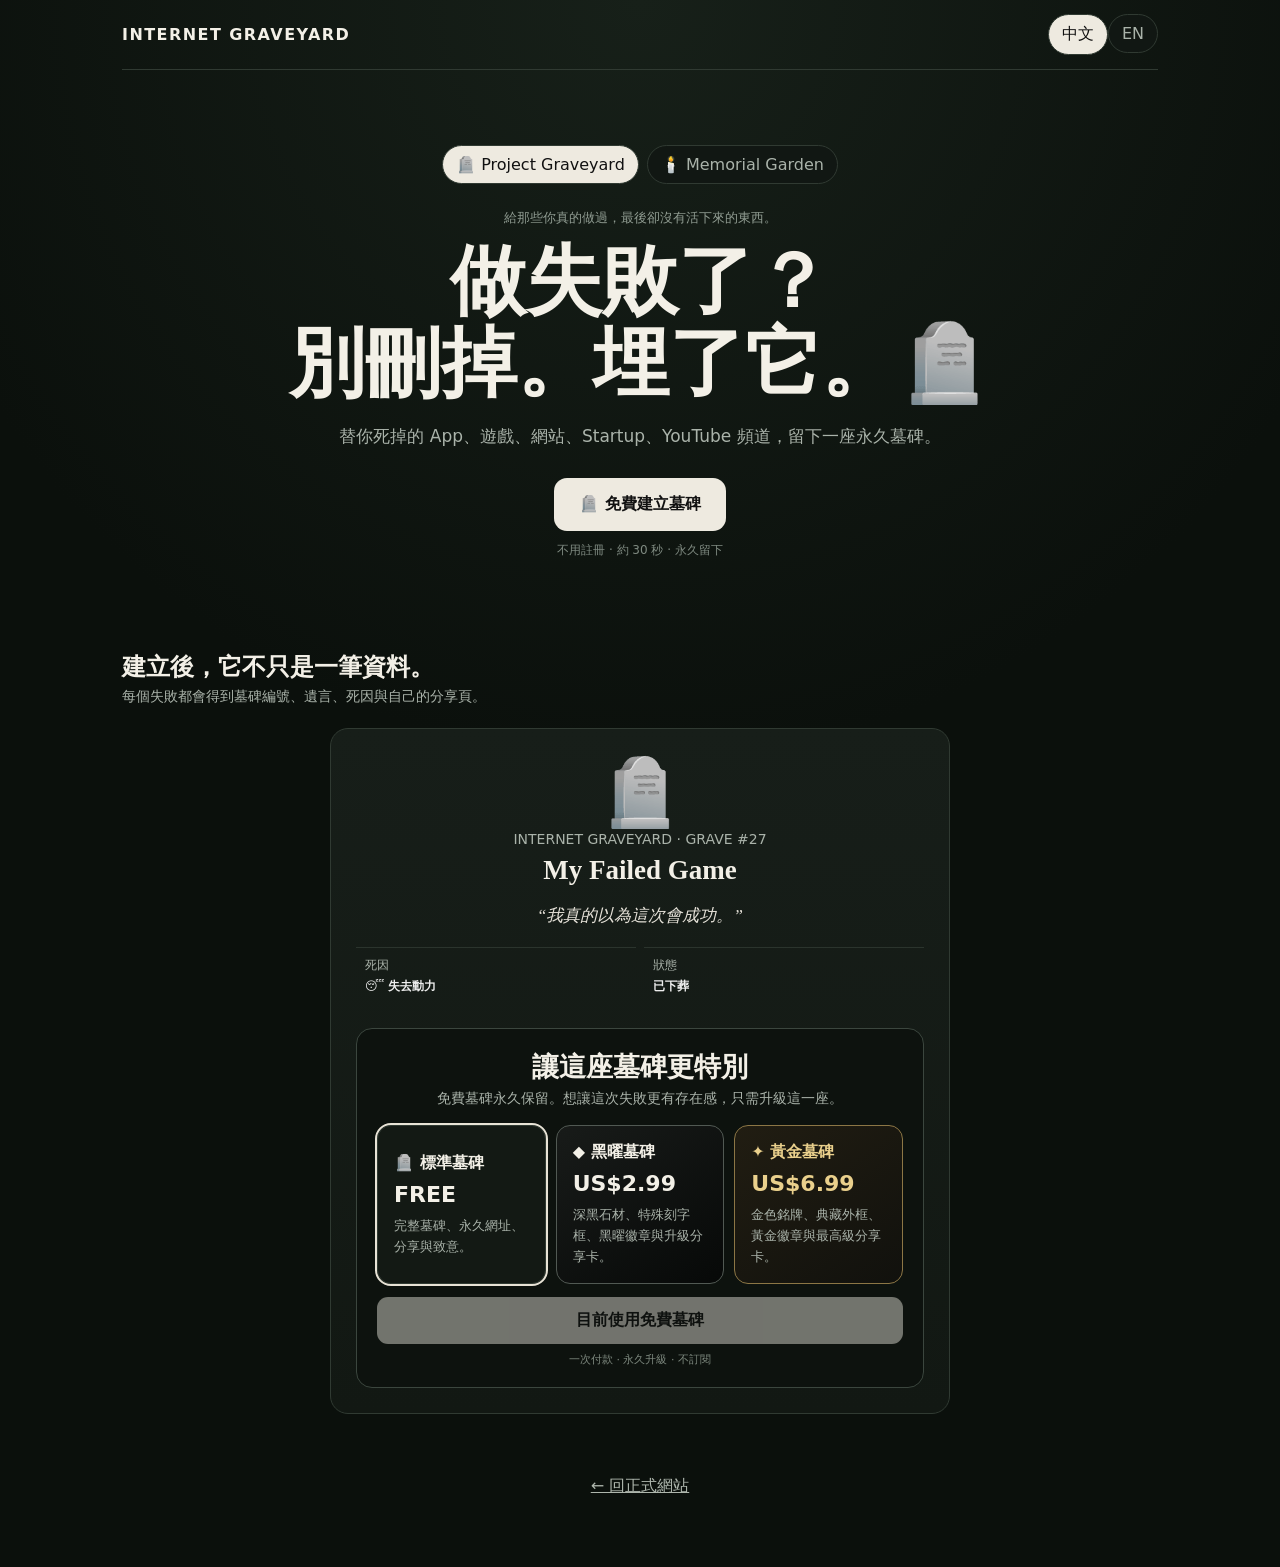
==== integrated-test-v3.html @ 014cb116 "Add integrated conversion and grave upgrade test" ====
<!doctype html><html lang="zh-Hant"><head><meta charset="utf-8"><meta name="viewport" content="width=device-width,initial-scale=1"><title>Internet Graveyard — Integrated Test</title><style>:root{--bg:#0b100c;--p:#121813;--p2:#171e19;--line:#303a32;--text:#f3f0e7;--muted:#aab3aa;--gold:#d5b66a}*{box-sizing:border-box}body{margin:0;background:radial-gradient(circle at top,#172019,#0b100c 45%);color:var(--text);font-family:Inter,system-ui,sans-serif}.wrap{max-width:1080px;margin:auto;padding:0 22px 70px}header{height:70px;border-bottom:1px solid var(--line);display:flex;align-items:center;justify-content:space-between}.brand{font-weight:900;letter-spacing:.09em}button{font:inherit;cursor:pointer}.lang button,.switch button{border:1px solid var(--line);background:#111713;color:var(--muted);padding:9px 13px;border-radius:999px}.lang .on,.switch .on{background:#eeeae0;color:#111}.hero{text-align:center;padding:75px 0 58px}.switch{display:flex;justify-content:center;gap:8px;margin-bottom:25px}.kicker{font-size:13px;color:#8f9b91;margin-bottom:13px}.hero h1{font:700 clamp(44px,7vw,76px)/1.08 Georgia,serif;margin:0 auto 18px;max-width:850px}.hero p{color:var(--muted);font-size:17px;line-height:1.7;max-width:690px;margin:auto}.cta{margin-top:27px;border:0;background:#eeeae0;color:#111;padding:16px 25px;border-radius:13px;font-weight:900}.proof{margin-top:11px;color:#7f8a81;font-size:12px}.section{padding:34px 0}.section h2{margin:0 0 5px}.sub{color:var(--muted);font-size:14px}.grave{max-width:620px;margin:22px auto 0;padding:25px;border:1px solid var(--line);border-radius:18px;background:linear-gradient(180deg,var(--p2),var(--p));text-align:center}.stone{font-size:66px}.grave h3{font:700 27px Georgia,serif;margin:8px}.epi{font:italic 17px Georgia,serif;color:#e5e1d8;margin:18px auto;max-width:430px}.facts{display:grid;grid-template-columns:1fr 1fr;gap:8px;text-align:left;margin:20px 0}.fact{border-top:1px solid #2b342d;padding:9px;color:var(--muted);font-size:12px}.fact b{display:block;color:#eee;margin-top:4px}.upgrade{margin-top:24px;padding:20px;border:1px solid #3b463e;border-radius:16px;background:#0d120e}.upgrade h3{font-family:inherit;margin:0 0 5px}.tiers{display:grid;grid-template-columns:repeat(3,1fr);gap:10px;margin-top:17px}.tier{position:relative;border:1px solid var(--line);background:#131914;border-radius:14px;padding:16px;text-align:left;color:var(--text)}.tier strong{display:block;font-size:16px}.tier .price{font-size:22px;font-weight:900;margin:8px 0}.tier small{color:var(--muted);line-height:1.5}.tier.selected{outline:2px solid #e8e3d6}.tier.obsidian{background:linear-gradient(145deg,#181b19,#070908);border-color:#515953}.tier.gold{background:linear-gradient(145deg,#211d12,#11110d);border-color:#8c7645}.tier.gold strong,.tier.gold .price{color:#ead08c}.pay{width:100%;margin-top:13px;border:0;border-radius:11px;padding:13px;font-weight:900;background:#eeeae0;color:#111}.pay:disabled{opacity:.45;cursor:not-allowed}.note{text-align:center;color:#7e897f;font-size:11px;margin-top:8px}.back{display:block;text-align:center;color:#aeb6ad;margin-top:28px}dialog{border:1px solid var(--line);border-radius:18px;background:#101511;color:var(--text);width:min(570px,calc(100% - 24px));padding:24px}dialog::backdrop{background:#000b}.formrow{margin:15px 0}.formrow label{display:block;color:var(--muted);font-size:13px;margin-bottom:6px}.formrow input,.formrow select{width:100%;padding:12px;background:#090d0a;border:1px solid var(--line);border-radius:10px;color:var(--text)}@media(max-width:700px){.tiers,.facts{grid-template-columns:1fr}.hero{padding-top:55px}}</style></head><body><div class="wrap"><header><div class="brand">INTERNET GRAVEYARD</div><div class="lang"><button id="zh" class="on" onclick="setLang('zh')">中文</button><button id="en" onclick="setLang('en')">EN</button></div></header><section class="hero"><div class="switch"><button class="on">🪦 Project Graveyard</button><button onclick="alert(lang==='zh'?'此測試版先驗證 Project 課金流程，Memorial 正式站維持原樣。':'This test focuses on Project monetization. Memorial remains unchanged.')">🕯️ Memorial Garden</button></div><div class="kicker" id="kicker">給那些你真的做過，最後卻沒有活下來的東西。</div><h1 id="title">做失敗了？<br>別刪掉。埋了它。🪦</h1><p id="subtitle">替你死掉的 App、遊戲、網站、Startup、YouTube 頻道，留下一座永久墓碑。</p><button class="cta" id="create" onclick="document.querySelector('dialog').showModal()">🪦 免費建立墓碑</button><div class="proof" id="proof">不用註冊 · 約 30 秒 · 永久留下</div></section><section class="section"><h2 id="done">建立後，它不只是一筆資料。</h2><div class="sub" id="doneSub">每個失敗都會得到墓碑編號、遺言、死因與自己的分享頁。</div><div class="grave" id="grave"><div class="stone">🪦</div><div class="sub">INTERNET GRAVEYARD · GRAVE #27</div><h3>My Failed Game</h3><div class="epi">“我真的以為這次會成功。”</div><div class="facts"><div class="fact">死因<b>😴 失去動力</b></div><div class="fact">狀態<b>已下葬</b></div></div><div class="upgrade"><h3 id="upTitle">讓這座墓碑更特別</h3><div class="sub" id="upSub">免費墓碑永久保留。想讓這次失敗更有存在感，只需升級這一座。</div><div class="tiers"><button class="tier selected" data-tier="standard" onclick="pick(this)"><strong>🪦 標準墓碑</strong><div class="price">FREE</div><small>完整墓碑、永久網址、分享與致意。</small></button><button class="tier obsidian" data-tier="obsidian" onclick="pick(this)"><strong>◆ 黑曜墓碑</strong><div class="price">US$2.99</div><small>深黑石材、特殊刻字框、黑曜徽章與升級分享卡。</small></button><button class="tier gold" data-tier="gold" onclick="pick(this)"><strong>✦ 黃金墓碑</strong><div class="price">US$6.99</div><small>金色銘牌、典藏外框、黃金徽章與最高級分享卡。</small></button></div><button class="pay" id="pay" disabled>目前使用免費墓碑</button><div class="note" id="payNote">一次付款 · 永久升級 · 不訂閱</div></div></div></section><a class="back" href="./">← 回正式網站</a></div><dialog><form method="dialog"><h2 id="formTitle">替它立一座墓碑</h2><div class="sub" id="formSub">3 個問題，先埋下去。</div><div class="formrow"><label>① 它叫什麼？</label><input value="My Failed Game"></div><div class="formrow"><label>② 它為什麼死了？</label><select><option>😴 失去動力</option><option>👻 沒有使用者</option><option>📉 行銷太差</option><option>💸 錢燒完了</option></select></div><div class="formrow"><label>③ 留一句遺言</label><input value="我真的以為這次會成功。"></div><button class="cta" style="width:100%;margin-top:8px" onclick="setTimeout(()=>document.getElementById('grave').scrollIntoView({behavior:'smooth'}),100)">🪦 埋了它</button></form></dialog><script>let lang='zh';function pick(el){document.querySelectorAll('.tier').forEach(x=>x.classList.remove('selected'));el.classList.add('selected');let t=el.dataset.tier,p=document.getElementById('pay'),g=document.getElementById('grave');g.style.boxShadow='';g.style.borderColor='';if(t==='standard'){p.disabled=true;p.textContent=lang==='zh'?'目前使用免費墓碑':'Current: Free grave'}else{p.disabled=false;p.textContent=(lang==='zh'?'永久升級 · ':'Permanent upgrade · ')+(t==='obsidian'?'US$2.99':'US$6.99');if(t==='obsidian'){g.style.borderColor='#68716a';g.style.boxShadow='0 0 35px rgba(160,170,165,.10)'}else{g.style.borderColor='#a98b4b';g.style.boxShadow='0 0 40px rgba(210,180,90,.12)'}}}document.getElementById('pay').onclick=()=>alert(lang==='zh'?'付款功能尚未開放。這一步目前只測試「會不會讓人想升級」。':'Payment is not enabled yet. This test only validates upgrade appeal.');function setLang(l){lang=l;zh.classList.toggle('on',l==='zh');en.classList.toggle('on',l==='en');let E=l==='en';kicker.textContent=E?'For the things you really built — but that did not survive.':'給那些你真的做過，最後卻沒有活下來的東西。';title.innerHTML=E?'Failed?<br>Don’t delete it. Bury it. 🪦':'做失敗了？<br>別刪掉。埋了它。🪦';subtitle.textContent=E?'Give your dead app, game, website, startup, or YouTube channel a permanent grave.':'替你死掉的 App、遊戲、網站、Startup、YouTube 頻道，留下一座永久墓碑。';create.textContent=E?'🪦 CREATE A GRAVE — FREE':'🪦 免費建立墓碑';proof.textContent=E?'No sign-up · About 30 seconds · Permanent':'不用註冊 · 約 30 秒 · 永久留下';done.textContent=E?'After creation, it becomes more than a database entry.':'建立後，它不只是一筆資料。';doneSub.textContent=E?'Every failure gets a grave number, epitaph, cause of death, and shareable page.':'每個失敗都會得到墓碑編號、遺言、死因與自己的分享頁。';upTitle.textContent=E?'Make this grave more special':'讓這座墓碑更特別';upSub.textContent=E?'The free grave stays forever. Upgrade only this grave if you want it to stand out.':'免費墓碑永久保留。想讓這次失敗更有存在感，只需升級這一座。';payNote.textContent=E?'One-time payment · Permanent · No subscription':'一次付款 · 永久升級 · 不訂閱';pick(document.querySelector('.tier.selected'))}</script></body></html>
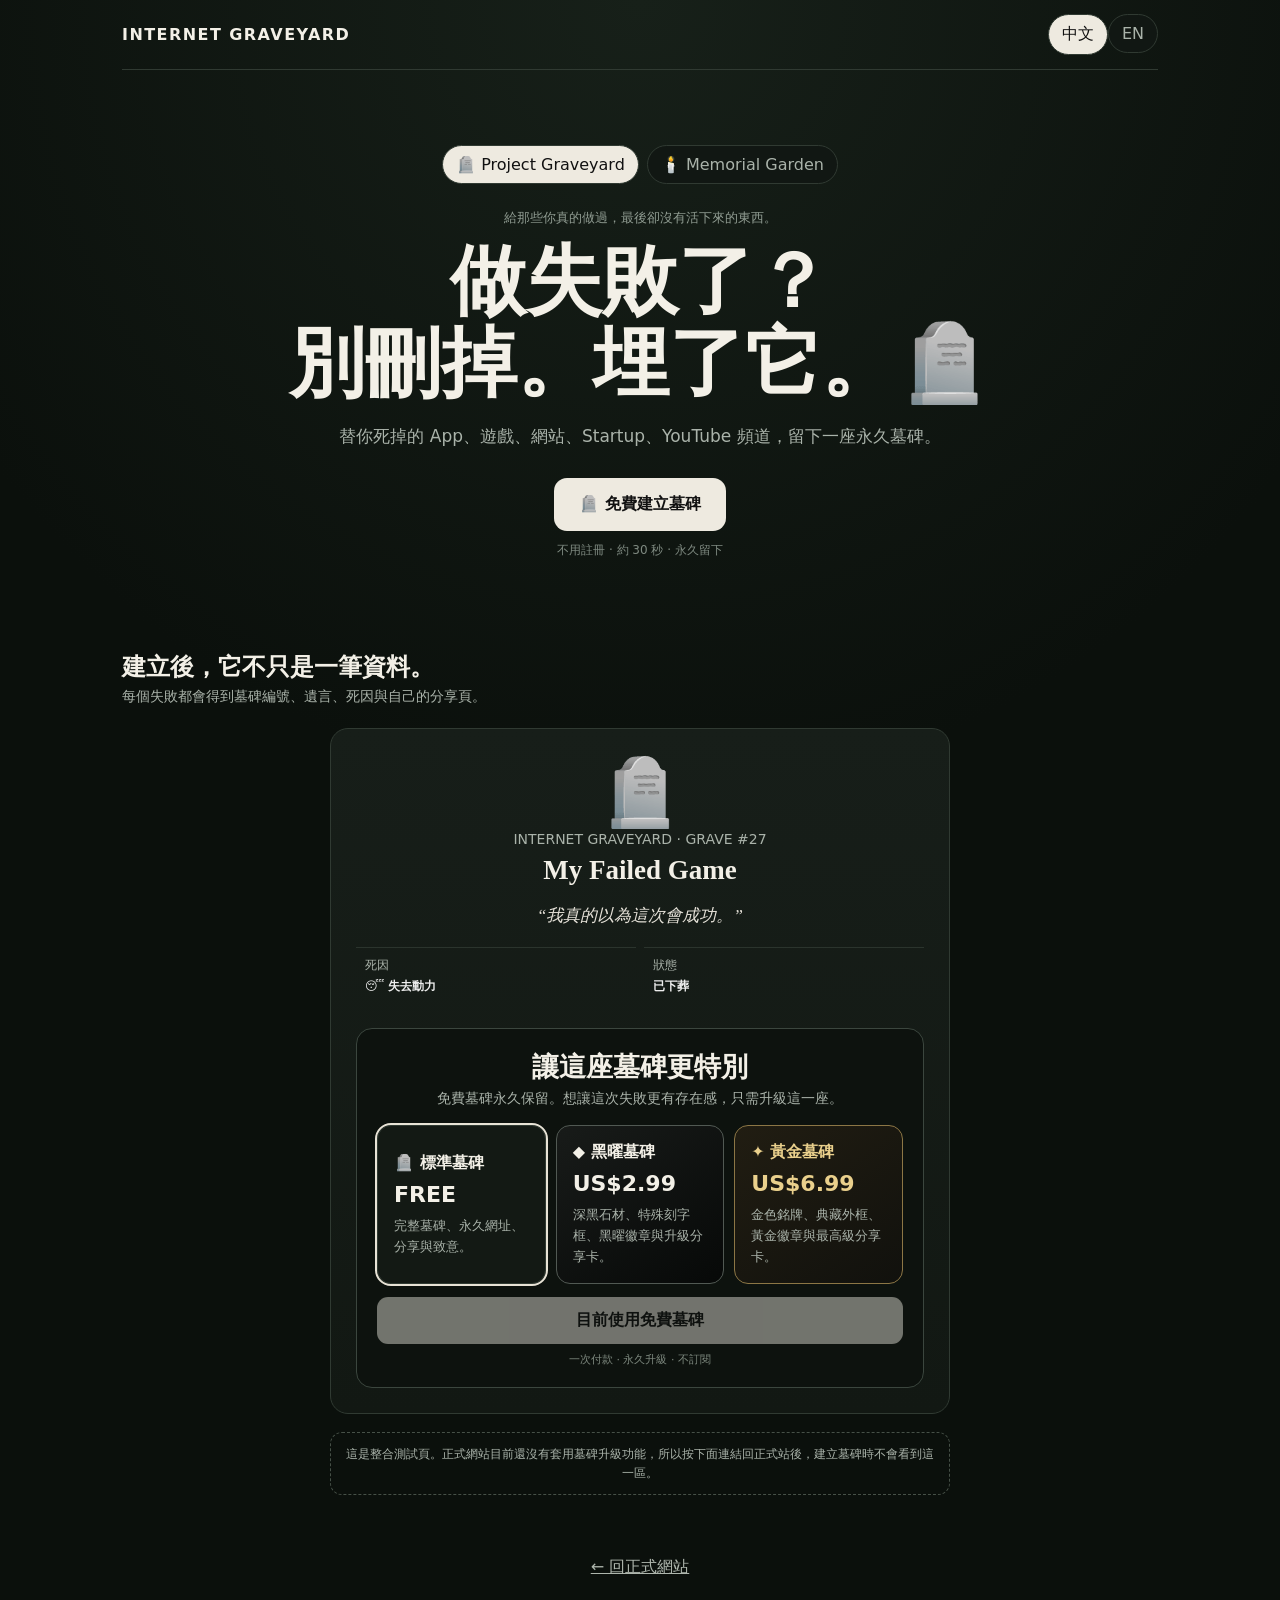
==== commit 2ec0ac10: "Make integrated test fully bilingual and clarify production status" ====
--- a/integrated-test-v3.html
+++ b/integrated-test-v3.html
@@ -1 +1 @@
-<!doctype html><html lang="zh-Hant"><head><meta charset="utf-8"><meta name="viewport" content="width=device-width,initial-scale=1"><title>Internet Graveyard — Integrated Test</title><style>:root{--bg:#0b100c;--p:#121813;--p2:#171e19;--line:#303a32;--text:#f3f0e7;--muted:#aab3aa;--gold:#d5b66a}*{box-sizing:border-box}body{margin:0;background:radial-gradient(circle at top,#172019,#0b100c 45%);color:var(--text);font-family:Inter,system-ui,sans-serif}.wrap{max-width:1080px;margin:auto;padding:0 22px 70px}header{height:70px;border-bottom:1px solid var(--line);display:flex;align-items:center;justify-content:space-between}.brand{font-weight:900;letter-spacing:.09em}button{font:inherit;cursor:pointer}.lang button,.switch button{border:1px solid var(--line);background:#111713;color:var(--muted);padding:9px 13px;border-radius:999px}.lang .on,.switch .on{background:#eeeae0;color:#111}.hero{text-align:center;padding:75px 0 58px}.switch{display:flex;justify-content:center;gap:8px;margin-bottom:25px}.kicker{font-size:13px;color:#8f9b91;margin-bottom:13px}.hero h1{font:700 clamp(44px,7vw,76px)/1.08 Georgia,serif;margin:0 auto 18px;max-width:850px}.hero p{color:var(--muted);font-size:17px;line-height:1.7;max-width:690px;margin:auto}.cta{margin-top:27px;border:0;background:#eeeae0;color:#111;padding:16px 25px;border-radius:13px;font-weight:900}.proof{margin-top:11px;color:#7f8a81;font-size:12px}.section{padding:34px 0}.section h2{margin:0 0 5px}.sub{color:var(--muted);font-size:14px}.grave{max-width:620px;margin:22px auto 0;padding:25px;border:1px solid var(--line);border-radius:18px;background:linear-gradient(180deg,var(--p2),var(--p));text-align:center}.stone{font-size:66px}.grave h3{font:700 27px Georgia,serif;margin:8px}.epi{font:italic 17px Georgia,serif;color:#e5e1d8;margin:18px auto;max-width:430px}.facts{display:grid;grid-template-columns:1fr 1fr;gap:8px;text-align:left;margin:20px 0}.fact{border-top:1px solid #2b342d;padding:9px;color:var(--muted);font-size:12px}.fact b{display:block;color:#eee;margin-top:4px}.upgrade{margin-top:24px;padding:20px;border:1px solid #3b463e;border-radius:16px;background:#0d120e}.upgrade h3{font-family:inherit;margin:0 0 5px}.tiers{display:grid;grid-template-columns:repeat(3,1fr);gap:10px;margin-top:17px}.tier{position:relative;border:1px solid var(--line);background:#131914;border-radius:14px;padding:16px;text-align:left;color:var(--text)}.tier strong{display:block;font-size:16px}.tier .price{font-size:22px;font-weight:900;margin:8px 0}.tier small{color:var(--muted);line-height:1.5}.tier.selected{outline:2px solid #e8e3d6}.tier.obsidian{background:linear-gradient(145deg,#181b19,#070908);border-color:#515953}.tier.gold{background:linear-gradient(145deg,#211d12,#11110d);border-color:#8c7645}.tier.gold strong,.tier.gold .price{color:#ead08c}.pay{width:100%;margin-top:13px;border:0;border-radius:11px;padding:13px;font-weight:900;background:#eeeae0;color:#111}.pay:disabled{opacity:.45;cursor:not-allowed}.note{text-align:center;color:#7e897f;font-size:11px;margin-top:8px}.back{display:block;text-align:center;color:#aeb6ad;margin-top:28px}dialog{border:1px solid var(--line);border-radius:18px;background:#101511;color:var(--text);width:min(570px,calc(100% - 24px));padding:24px}dialog::backdrop{background:#000b}.formrow{margin:15px 0}.formrow label{display:block;color:var(--muted);font-size:13px;margin-bottom:6px}.formrow input,.formrow select{width:100%;padding:12px;background:#090d0a;border:1px solid var(--line);border-radius:10px;color:var(--text)}@media(max-width:700px){.tiers,.facts{grid-template-columns:1fr}.hero{padding-top:55px}}</style></head><body><div class="wrap"><header><div class="brand">INTERNET GRAVEYARD</div><div class="lang"><button id="zh" class="on" onclick="setLang('zh')">中文</button><button id="en" onclick="setLang('en')">EN</button></div></header><section class="hero"><div class="switch"><button class="on">🪦 Project Graveyard</button><button onclick="alert(lang==='zh'?'此測試版先驗證 Project 課金流程，Memorial 正式站維持原樣。':'This test focuses on Project monetization. Memorial remains unchanged.')">🕯️ Memorial Garden</button></div><div class="kicker" id="kicker">給那些你真的做過，最後卻沒有活下來的東西。</div><h1 id="title">做失敗了？<br>別刪掉。埋了它。🪦</h1><p id="subtitle">替你死掉的 App、遊戲、網站、Startup、YouTube 頻道，留下一座永久墓碑。</p><button class="cta" id="create" onclick="document.querySelector('dialog').showModal()">🪦 免費建立墓碑</button><div class="proof" id="proof">不用註冊 · 約 30 秒 · 永久留下</div></section><section class="section"><h2 id="done">建立後，它不只是一筆資料。</h2><div class="sub" id="doneSub">每個失敗都會得到墓碑編號、遺言、死因與自己的分享頁。</div><div class="grave" id="grave"><div class="stone">🪦</div><div class="sub">INTERNET GRAVEYARD · GRAVE #27</div><h3>My Failed Game</h3><div class="epi">“我真的以為這次會成功。”</div><div class="facts"><div class="fact">死因<b>😴 失去動力</b></div><div class="fact">狀態<b>已下葬</b></div></div><div class="upgrade"><h3 id="upTitle">讓這座墓碑更特別</h3><div class="sub" id="upSub">免費墓碑永久保留。想讓這次失敗更有存在感，只需升級這一座。</div><div class="tiers"><button class="tier selected" data-tier="standard" onclick="pick(this)"><strong>🪦 標準墓碑</strong><div class="price">FREE</div><small>完整墓碑、永久網址、分享與致意。</small></button><button class="tier obsidian" data-tier="obsidian" onclick="pick(this)"><strong>◆ 黑曜墓碑</strong><div class="price">US$2.99</div><small>深黑石材、特殊刻字框、黑曜徽章與升級分享卡。</small></button><button class="tier gold" data-tier="gold" onclick="pick(this)"><strong>✦ 黃金墓碑</strong><div class="price">US$6.99</div><small>金色銘牌、典藏外框、黃金徽章與最高級分享卡。</small></button></div><button class="pay" id="pay" disabled>目前使用免費墓碑</button><div class="note" id="payNote">一次付款 · 永久升級 · 不訂閱</div></div></div></section><a class="back" href="./">← 回正式網站</a></div><dialog><form method="dialog"><h2 id="formTitle">替它立一座墓碑</h2><div class="sub" id="formSub">3 個問題，先埋下去。</div><div class="formrow"><label>① 它叫什麼？</label><input value="My Failed Game"></div><div class="formrow"><label>② 它為什麼死了？</label><select><option>😴 失去動力</option><option>👻 沒有使用者</option><option>📉 行銷太差</option><option>💸 錢燒完了</option></select></div><div class="formrow"><label>③ 留一句遺言</label><input value="我真的以為這次會成功。"></div><button class="cta" style="width:100%;margin-top:8px" onclick="setTimeout(()=>document.getElementById('grave').scrollIntoView({behavior:'smooth'}),100)">🪦 埋了它</button></form></dialog><script>let lang='zh';function pick(el){document.querySelectorAll('.tier').forEach(x=>x.classList.remove('selected'));el.classList.add('selected');let t=el.dataset.tier,p=document.getElementById('pay'),g=document.getElementById('grave');g.style.boxShadow='';g.style.borderColor='';if(t==='standard'){p.disabled=true;p.textContent=lang==='zh'?'目前使用免費墓碑':'Current: Free grave'}else{p.disabled=false;p.textContent=(lang==='zh'?'永久升級 · ':'Permanent upgrade · ')+(t==='obsidian'?'US$2.99':'US$6.99');if(t==='obsidian'){g.style.borderColor='#68716a';g.style.boxShadow='0 0 35px rgba(160,170,165,.10)'}else{g.style.borderColor='#a98b4b';g.style.boxShadow='0 0 40px rgba(210,180,90,.12)'}}}document.getElementById('pay').onclick=()=>alert(lang==='zh'?'付款功能尚未開放。這一步目前只測試「會不會讓人想升級」。':'Payment is not enabled yet. This test only validates upgrade appeal.');function setLang(l){lang=l;zh.classList.toggle('on',l==='zh');en.classList.toggle('on',l==='en');let E=l==='en';kicker.textContent=E?'For the things you really built — but that did not survive.':'給那些你真的做過，最後卻沒有活下來的東西。';title.innerHTML=E?'Failed?<br>Don’t delete it. Bury it. 🪦':'做失敗了？<br>別刪掉。埋了它。🪦';subtitle.textContent=E?'Give your dead app, game, website, startup, or YouTube channel a permanent grave.':'替你死掉的 App、遊戲、網站、Startup、YouTube 頻道，留下一座永久墓碑。';create.textContent=E?'🪦 CREATE A GRAVE — FREE':'🪦 免費建立墓碑';proof.textContent=E?'No sign-up · About 30 seconds · Permanent':'不用註冊 · 約 30 秒 · 永久留下';done.textContent=E?'After creation, it becomes more than a database entry.':'建立後，它不只是一筆資料。';doneSub.textContent=E?'Every failure gets a grave number, epitaph, cause of death, and shareable page.':'每個失敗都會得到墓碑編號、遺言、死因與自己的分享頁。';upTitle.textContent=E?'Make this grave more special':'讓這座墓碑更特別';upSub.textContent=E?'The free grave stays forever. Upgrade only this grave if you want it to stand out.':'免費墓碑永久保留。想讓這次失敗更有存在感，只需升級這一座。';payNote.textContent=E?'One-time payment · Permanent · No subscription':'一次付款 · 永久升級 · 不訂閱';pick(document.querySelector('.tier.selected'))}</script></body></html>+<!doctype html><html lang="zh-Hant"><head><meta charset="utf-8"><meta name="viewport" content="width=device-width,initial-scale=1"><title>Internet Graveyard — Integrated Test</title><style>:root{--bg:#0b100c;--p:#121813;--p2:#171e19;--line:#303a32;--text:#f3f0e7;--muted:#aab3aa;--gold:#d5b66a}*{box-sizing:border-box}body{margin:0;background:radial-gradient(circle at top,#172019,#0b100c 45%);color:var(--text);font-family:Inter,system-ui,sans-serif}.wrap{max-width:1080px;margin:auto;padding:0 22px 70px}header{height:70px;border-bottom:1px solid var(--line);display:flex;align-items:center;justify-content:space-between}.brand{font-weight:900;letter-spacing:.09em}button{font:inherit;cursor:pointer}.lang button,.switch button{border:1px solid var(--line);background:#111713;color:var(--muted);padding:9px 13px;border-radius:999px}.lang .on,.switch .on{background:#eeeae0;color:#111}.hero{text-align:center;padding:75px 0 58px}.switch{display:flex;justify-content:center;gap:8px;margin-bottom:25px}.kicker{font-size:13px;color:#8f9b91;margin-bottom:13px}.hero h1{font:700 clamp(44px,7vw,76px)/1.08 Georgia,serif;margin:0 auto 18px;max-width:850px}.hero p{color:var(--muted);font-size:17px;line-height:1.7;max-width:690px;margin:auto}.cta{margin-top:27px;border:0;background:#eeeae0;color:#111;padding:16px 25px;border-radius:13px;font-weight:900}.proof{margin-top:11px;color:#7f8a81;font-size:12px}.section{padding:34px 0}.section h2{margin:0 0 5px}.sub{color:var(--muted);font-size:14px}.grave{max-width:620px;margin:22px auto 0;padding:25px;border:1px solid var(--line);border-radius:18px;background:linear-gradient(180deg,var(--p2),var(--p));text-align:center}.stone{font-size:66px}.grave h3{font:700 27px Georgia,serif;margin:8px}.epi{font:italic 17px Georgia,serif;color:#e5e1d8;margin:18px auto;max-width:430px}.facts{display:grid;grid-template-columns:1fr 1fr;gap:8px;text-align:left;margin:20px 0}.fact{border-top:1px solid #2b342d;padding:9px;color:var(--muted);font-size:12px}.fact b{display:block;color:#eee;margin-top:4px}.upgrade{margin-top:24px;padding:20px;border:1px solid #3b463e;border-radius:16px;background:#0d120e}.upgrade h3{font-family:inherit;margin:0 0 5px}.tiers{display:grid;grid-template-columns:repeat(3,1fr);gap:10px;margin-top:17px}.tier{position:relative;border:1px solid var(--line);background:#131914;border-radius:14px;padding:16px;text-align:left;color:var(--text)}.tier strong{display:block;font-size:16px}.tier .price{font-size:22px;font-weight:900;margin:8px 0}.tier small{color:var(--muted);line-height:1.5}.tier.selected{outline:2px solid #e8e3d6}.tier.obsidian{background:linear-gradient(145deg,#181b19,#070908);border-color:#515953}.tier.gold{background:linear-gradient(145deg,#211d12,#11110d);border-color:#8c7645}.tier.gold strong,.tier.gold .price{color:#ead08c}.pay{width:100%;margin-top:13px;border:0;border-radius:11px;padding:13px;font-weight:900;background:#eeeae0;color:#111}.pay:disabled{opacity:.45;cursor:not-allowed}.note{text-align:center;color:#7e897f;font-size:11px;margin-top:8px}.back{display:block;text-align:center;color:#aeb6ad;margin-top:28px}.prod-note{max-width:620px;margin:18px auto 0;padding:12px 14px;border:1px dashed #465047;border-radius:12px;color:var(--muted);font-size:12px;line-height:1.55;text-align:center}dialog{border:1px solid var(--line);border-radius:18px;background:#101511;color:var(--text);width:min(570px,calc(100% - 24px));padding:24px}dialog::backdrop{background:#000b}.formrow{margin:15px 0}.formrow label{display:block;color:var(--muted);font-size:13px;margin-bottom:6px}.formrow input,.formrow select{width:100%;padding:12px;background:#090d0a;border:1px solid var(--line);border-radius:10px;color:var(--text)}@media(max-width:700px){.tiers,.facts{grid-template-columns:1fr}.hero{padding-top:55px}}</style></head><body><div class="wrap"><header><div class="brand">INTERNET GRAVEYARD</div><div class="lang"><button id="zh" class="on" onclick="setLang('zh')">中文</button><button id="en" onclick="setLang('en')">EN</button></div></header><section class="hero"><div class="switch"><button class="on">🪦 Project Graveyard</button><button onclick="alert(lang==='zh'?'此測試版先驗證 Project 課金流程，Memorial 正式站維持原樣。':'This test focuses on Project monetization. Memorial remains unchanged.')">🕯️ Memorial Garden</button></div><div class="kicker" id="kicker">給那些你真的做過，最後卻沒有活下來的東西。</div><h1 id="title">做失敗了？<br>別刪掉。埋了它。🪦</h1><p id="subtitle">替你死掉的 App、遊戲、網站、Startup、YouTube 頻道，留下一座永久墓碑。</p><button class="cta" id="create" onclick="document.querySelector('dialog').showModal()">🪦 免費建立墓碑</button><div class="proof" id="proof">不用註冊 · 約 30 秒 · 永久留下</div></section><section class="section"><h2 id="done">建立後，它不只是一筆資料。</h2><div class="sub" id="doneSub">每個失敗都會得到墓碑編號、遺言、死因與自己的分享頁。</div><div class="grave" id="grave"><div class="stone">🪦</div><div class="sub">INTERNET GRAVEYARD · GRAVE #27</div><h3>My Failed Game</h3><div class="epi" id="epitaph">“我真的以為這次會成功。”</div><div class="facts"><div class="fact"><span id="causeLabel">死因</span><b id="causeValue">😴 失去動力</b></div><div class="fact"><span id="statusLabel">狀態</span><b id="statusValue">已下葬</b></div></div><div class="upgrade"><h3 id="upTitle">讓這座墓碑更特別</h3><div class="sub" id="upSub">免費墓碑永久保留。想讓這次失敗更有存在感，只需升級這一座。</div><div class="tiers"><button class="tier selected" data-tier="standard" onclick="pick(this)"><strong id="standardTitle">🪦 標準墓碑</strong><div class="price">FREE</div><small id="standardDesc">完整墓碑、永久網址、分享與致意。</small></button><button class="tier obsidian" data-tier="obsidian" onclick="pick(this)"><strong id="obsidianTitle">◆ 黑曜墓碑</strong><div class="price">US$2.99</div><small id="obsidianDesc">深黑石材、特殊刻字框、黑曜徽章與升級分享卡。</small></button><button class="tier gold" data-tier="gold" onclick="pick(this)"><strong id="goldTitle">✦ 黃金墓碑</strong><div class="price">US$6.99</div><small id="goldDesc">金色銘牌、典藏外框、黃金徽章與最高級分享卡。</small></button></div><button class="pay" id="pay" disabled>目前使用免費墓碑</button><div class="note" id="payNote">一次付款 · 永久升級 · 不訂閱</div></div></div><div class="prod-note" id="prodNote">這是整合測試頁。正式網站目前還沒有套用墓碑升級功能，所以按下面連結回正式站後，建立墓碑時不會看到這一區。</div></section><a class="back" id="back" href="./">← 回正式網站</a></div><dialog><form method="dialog"><h2 id="formTitle">替它立一座墓碑</h2><div class="sub" id="formSub">3 個問題，先埋下去。</div><div class="formrow"><label id="nameLabel">① 它叫什麼？</label><input value="My Failed Game"></div><div class="formrow"><label id="causeFormLabel">② 它為什麼死了？</label><select id="causeSelect"><option>😴 失去動力</option><option>👻 沒有使用者</option><option>📉 行銷太差</option><option>💸 錢燒完了</option></select></div><div class="formrow"><label id="epiLabel">③ 留一句遺言</label><input value="我真的以為這次會成功。"></div><button class="cta" id="buryBtn" style="width:100%;margin-top:8px" onclick="setTimeout(()=>document.getElementById('grave').scrollIntoView({behavior:'smooth'}),100)">🪦 埋了它</button></form></dialog><script>let lang='zh';function pick(el){document.querySelectorAll('.tier').forEach(x=>x.classList.remove('selected'));el.classList.add('selected');let t=el.dataset.tier,p=document.getElementById('pay'),g=document.getElementById('grave');g.style.boxShadow='';g.style.borderColor='';if(t==='standard'){p.disabled=true;p.textContent=lang==='zh'?'目前使用免費墓碑':'Current: Free grave'}else{p.disabled=false;p.textContent=(lang==='zh'?'永久升級 · ':'Permanent upgrade · ')+(t==='obsidian'?'US$2.99':'US$6.99');if(t==='obsidian'){g.style.borderColor='#68716a';g.style.boxShadow='0 0 35px rgba(160,170,165,.10)'}else{g.style.borderColor='#a98b4b';g.style.boxShadow='0 0 40px rgba(210,180,90,.12)'}}}document.getElementById('pay').onclick=()=>alert(lang==='zh'?'付款功能尚未開放。這一步目前只測試「會不會讓人想升級」。':'Payment is not enabled yet. This test only validates upgrade appeal.');function setLang(l){lang=l;document.documentElement.lang=l==='zh'?'zh-Hant':'en';zh.classList.toggle('on',l==='zh');en.classList.toggle('on',l==='en');let E=l==='en';kicker.textContent=E?'For the things you really built — but that did not survive.':'給那些你真的做過，最後卻沒有活下來的東西。';title.innerHTML=E?'Failed?<br>Don’t delete it. Bury it. 🪦':'做失敗了？<br>別刪掉。埋了它。🪦';subtitle.textContent=E?'Give your dead app, game, website, startup, or YouTube channel a permanent grave.':'替你死掉的 App、遊戲、網站、Startup、YouTube 頻道，留下一座永久墓碑。';create.textContent=E?'🪦 CREATE A GRAVE — FREE':'🪦 免費建立墓碑';proof.textContent=E?'No sign-up · About 30 seconds · Permanent':'不用註冊 · 約 30 秒 · 永久留下';done.textContent=E?'After creation, it becomes more than a database entry.':'建立後，它不只是一筆資料。';doneSub.textContent=E?'Every failure gets a grave number, epitaph, cause of death, and shareable page.':'每個失敗都會得到墓碑編號、遺言、死因與自己的分享頁。';epitaph.textContent=E?'“I really thought this one would work.”':'“我真的以為這次會成功。”';causeLabel.textContent=E?'Cause of death':'死因';causeValue.textContent=E?'😴 Lost motivation':'😴 失去動力';statusLabel.textContent=E?'Status':'狀態';statusValue.textContent=E?'Buried':'已下葬';upTitle.textContent=E?'Make this grave more special':'讓這座墓碑更特別';upSub.textContent=E?'The free grave stays forever. Upgrade only this grave if you want it to stand out.':'免費墓碑永久保留。想讓這次失敗更有存在感，只需升級這一座。';standardTitle.textContent=E?'🪦 Standard Grave':'🪦 標準墓碑';standardDesc.textContent=E?'Full grave, permanent URL, sharing, and respects.':'完整墓碑、永久網址、分享與致意。';obsidianTitle.textContent=E?'◆ Obsidian Grave':'◆ 黑曜墓碑';obsidianDesc.textContent=E?'Dark stone, special engraving frame, Obsidian badge, and upgraded share card.':'深黑石材、特殊刻字框、黑曜徽章與升級分享卡。';goldTitle.textContent=E?'✦ Gold Grave':'✦ 黃金墓碑';goldDesc.textContent=E?'Gold plaque, collector frame, Gold badge, and premium share card.':'金色銘牌、典藏外框、黃金徽章與最高級分享卡。';payNote.textContent=E?'One-time payment · Permanent · No subscription':'一次付款 · 永久升級 · 不訂閱';prodNote.textContent=E?'This is an integration test page. The live site does not have grave upgrades yet, so returning to the live site will not show this section after grave creation.':'這是整合測試頁。正式網站目前還沒有套用墓碑升級功能，所以按下面連結回正式站後，建立墓碑時不會看到這一區。';back.textContent=E?'← Back to live site':'← 回正式網站';formTitle.textContent=E?'Give it a grave':'替它立一座墓碑';formSub.textContent=E?'3 questions. Bury it first.':'3 個問題，先埋下去。';nameLabel.textContent=E?'① What was it called?':'① 它叫什麼？';causeFormLabel.textContent=E?'② Why did it die?':'② 它為什麼死了？';epiLabel.textContent=E?'③ Leave an epitaph':'③ 留一句遺言';buryBtn.textContent=E?'🪦 BURY IT':'🪦 埋了它';causeSelect.options[0].text=E?'😴 Lost motivation':'😴 失去動力';causeSelect.options[1].text=E?'👻 No users':'👻 沒有使用者';causeSelect.options[2].text=E?'📉 Bad marketing':'📉 行銷太差';causeSelect.options[3].text=E?'💸 Ran out of money':'💸 錢燒完了';pick(document.querySelector('.tier.selected'))}</script></body></html>
